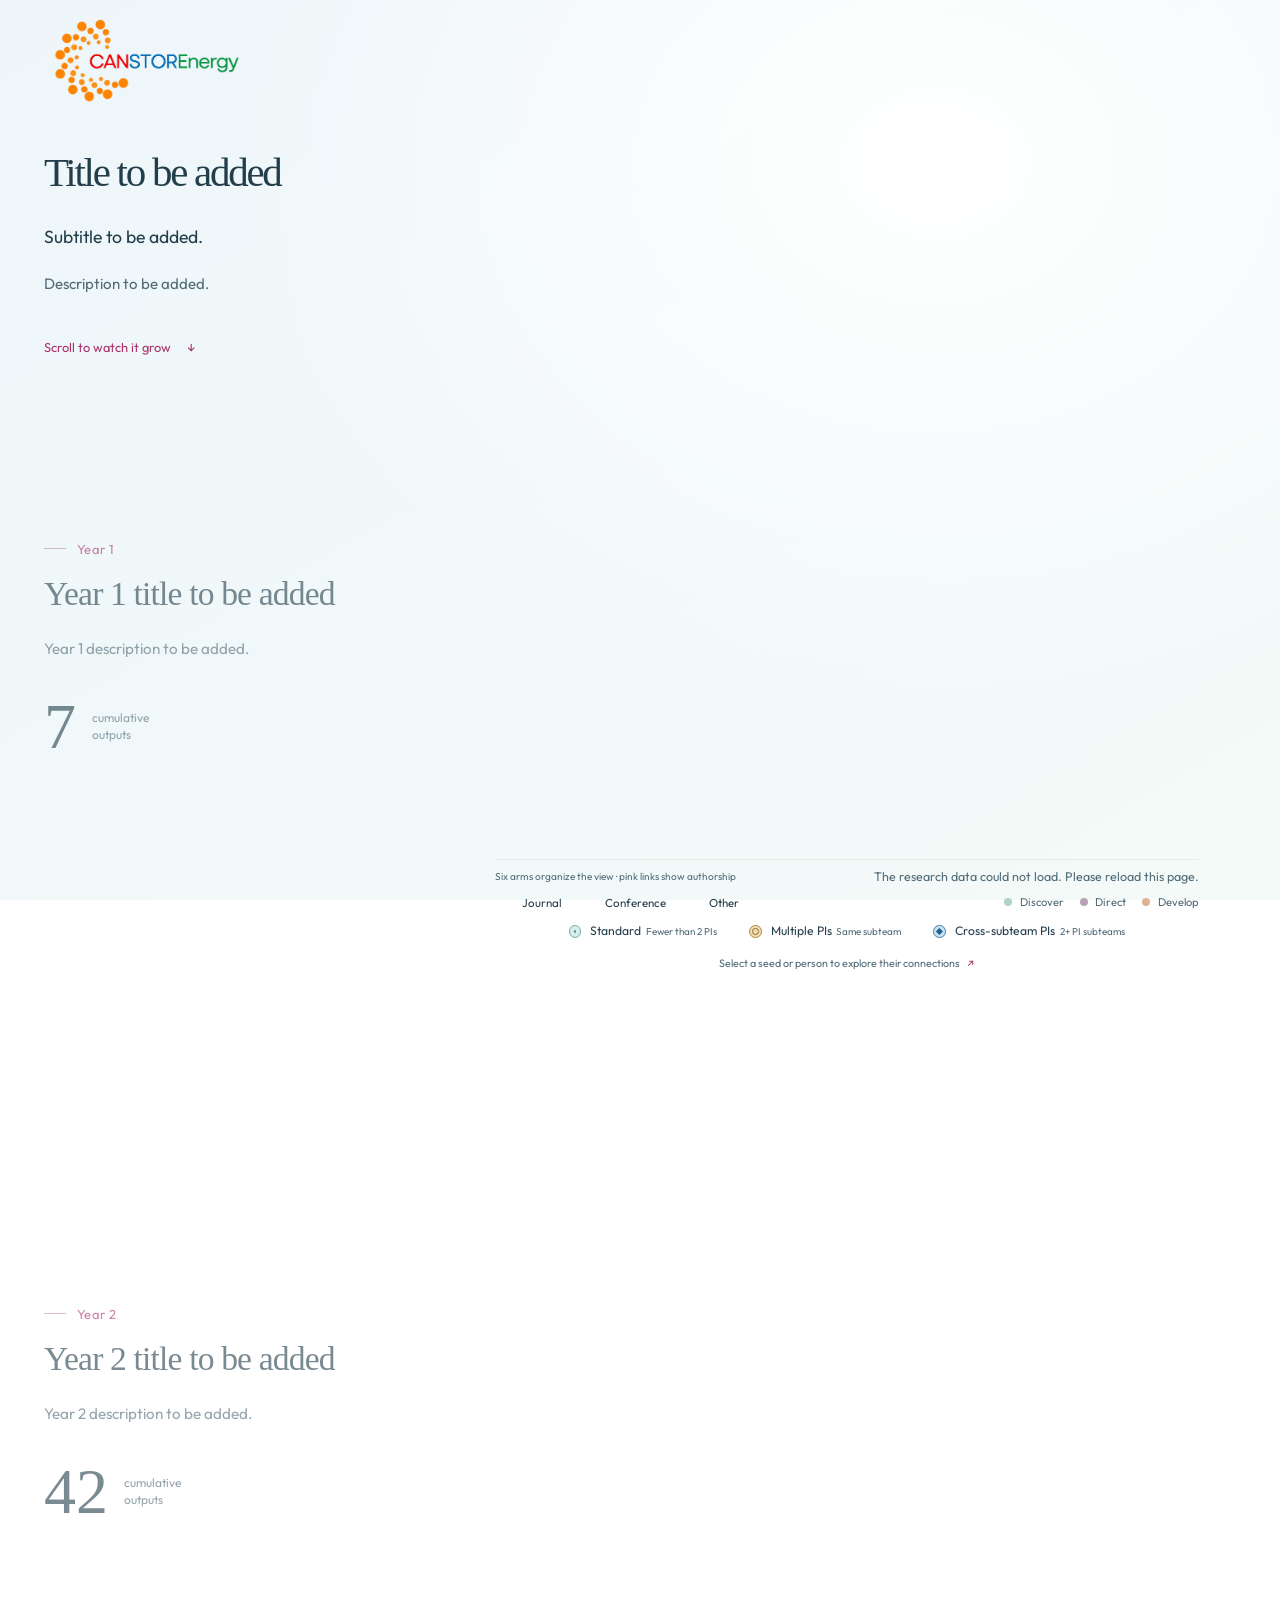
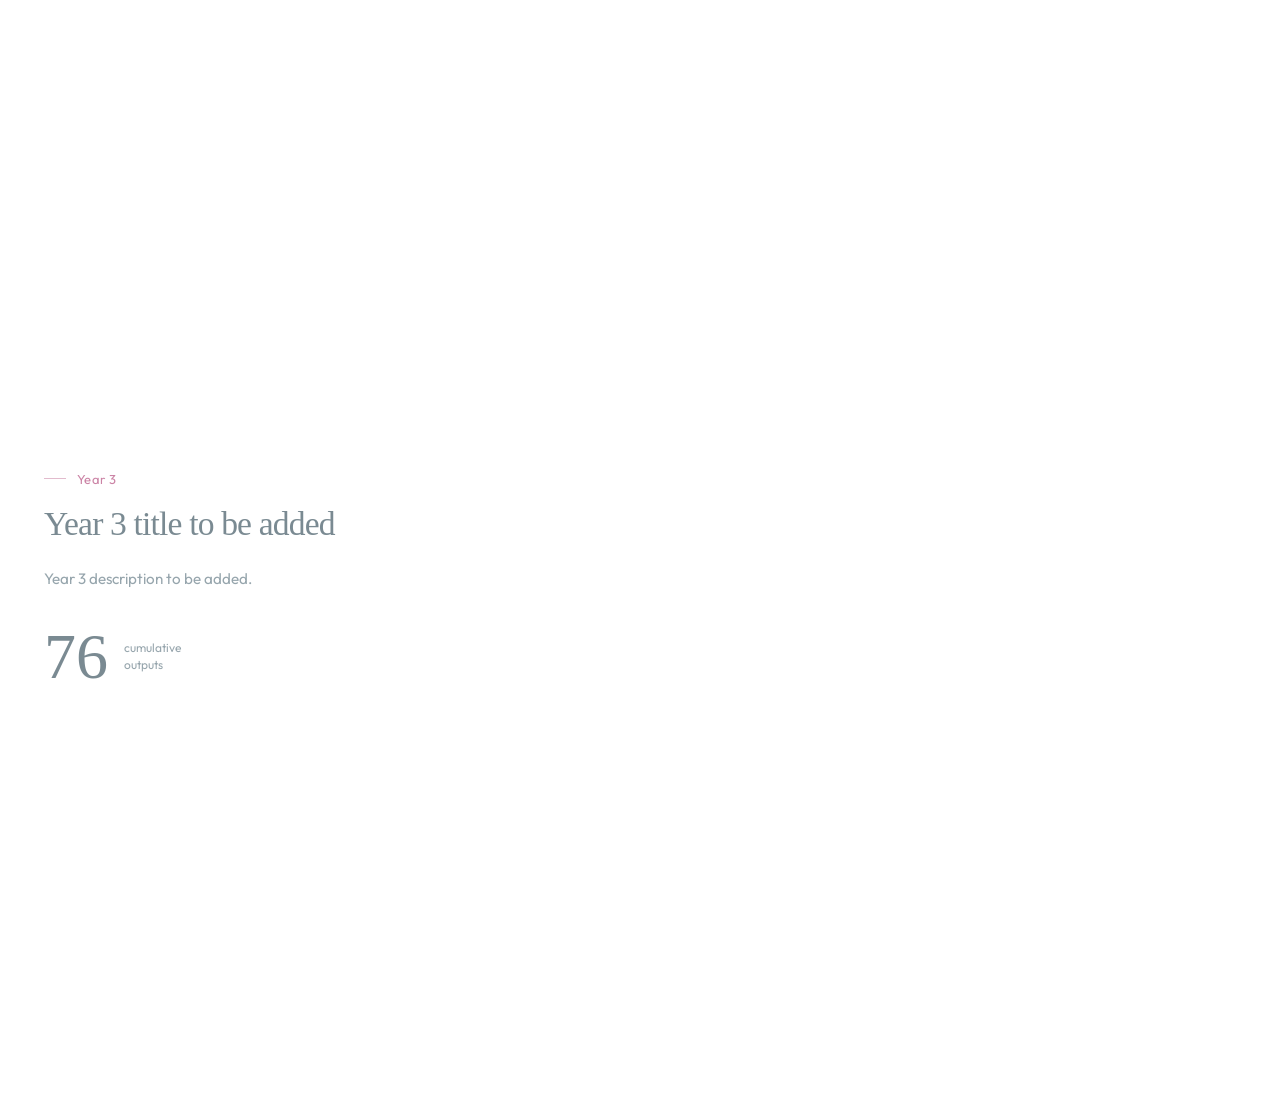
==== index.html @ 8a46660d "Publish standalone CANSTORE snowflake experiment" ====
<!doctype html>
<html lang="en">
<head>
  <meta charset="utf-8">
  <meta name="viewport" content="width=device-width,initial-scale=1">
  <meta name="description" content="An interactive visualization of CANSTOREnergy personnel and research output records.">
  <title>CANSTOREnergy · Snow crystal experiment</title>
  <link rel="icon" type="image/png" href="assets/branding/canstore-logo-transparent.png">
  <link rel="stylesheet" href="assets/dandelion.css?v=20261021b">
  <script defer src="assets/dandelion_data.js"></script>
  <script defer src="assets/dandelion_layout.js?v=20261021b"></script>
  <script defer src="assets/dandelion_scopes.js?v=20261021b"></script>
  <script defer src="assets/direct_enrichment.js?v=20261021b"></script>
  <script defer src="assets/snowflake_layout.js?v=20261103d"></script>
  <script defer src="assets/snowflake.js?v=20261103d"></script>
  <link rel="stylesheet" href="assets/snowflake.css?v=20261103d">
</head>
<body>
  <a class="skip-link" href="#research-story">Skip to the research story</a>
  <header class="page-header">
    <a class="brand" href="snowflake.html" aria-label="CANSTOREnergy — return to the beginning">
      <img src="assets/branding/canstore-logo-transparent.png" width="1935" height="812" alt="CANSTOREnergy">
    </a>
  </header>
  <main id="research-story">
    <aside class="story" aria-label="Three years of research">
      <div class="story-intro">
        <h1 class="placeholder-text">Title to be added</h1>
        <p class="intro placeholder-text">Subtitle to be added.</p>
        <p class="explanation placeholder-text">Description to be added.</p>
        <a class="scroll-cue" href="#year-1">Scroll to watch it grow <span aria-hidden="true">↓</span></a>
      </div>
      <section class="chapter" id="year-1" data-chapter="1">
        <span class="chapter-year">Year 1</span>
        <h2 class="placeholder-text">Year 1 title to be added</h2>
        <p class="placeholder-text">Year 1 description to be added.</p>
        <div class="chapter-count"><strong>7</strong><span>cumulative<br>outputs</span></div>
      </section>
      <section class="chapter" id="year-2" data-chapter="2">
        <span class="chapter-year">Year 2</span>
        <h2 class="placeholder-text">Year 2 title to be added</h2>
        <p class="placeholder-text">Year 2 description to be added.</p>
        <div class="chapter-count"><strong>42</strong><span>cumulative<br>outputs</span></div>
      </section>
      <section class="chapter" id="year-3" data-chapter="3">
        <span class="chapter-year">Year 3</span>
        <h2 class="placeholder-text">Year 3 title to be added</h2>
        <p class="placeholder-text">Year 3 description to be added.</p>
        <div class="chapter-count"><strong>76</strong><span>cumulative<br>outputs</span></div>
      </section>
    </aside>
    <div class="visual-column">
      <div class="pinned-view">
        <section class="visual" aria-label="Interactive research snow crystal">
          <svg id="flower" viewBox="10 15 880 830" role="group" aria-label="Research outputs on six crystalline arms surrounding a fixed core of contributors"></svg>
          <div id="tooltip" role="tooltip" hidden></div>
        </section>
        <div class="graph-caption">
          <p class="crystal-note">Six arms organize the view · pink links show authorship</p>
          <div class="graph-status"><p id="count" aria-live="polite">Loading research records…</p></div>
          <div class="legend type-legend" aria-label="Seed shapes show output type">
            <span><svg viewBox="-12 -12 24 24" data-type-symbol="journal" aria-hidden="true"></svg>Journal</span>
            <span><svg viewBox="-12 -12 24 24" data-type-symbol="conference" aria-hidden="true"></svg>Conference</span>
            <span title="Other outputs, interviews, and reports or briefs"><svg viewBox="-12 -12 24 24" data-type-symbol="other" aria-hidden="true"></svg>Other</span>
          </div>
          <div class="legend output-legend" aria-label="Output legend: PI means principal investigator">
            <span title="Fewer than two recorded PI authors"><i class="standard-key" aria-hidden="true"></i><span class="legend-copy">Standard<small>Fewer than 2 PIs</small></span></span>
            <span title="At least two recorded PI authors, all from the same subteam"><i class="multiple-key" aria-hidden="true"></i><span class="legend-copy">Multiple PIs<small>Same subteam</small></span></span>
            <span title="At least two recorded PI authors representing different subteams"><i class="cross-pi-key" aria-hidden="true"></i><span class="legend-copy">Cross-subteam PIs<small>2+ PI subteams</small></span></span>
          </div>
          <div class="legend people-legend" aria-label="People by subteam">
            <span><i class="discover" aria-hidden="true"></i>Discover</span>
            <span><i class="direct" aria-hidden="true"></i>Direct</span>
            <span title="No contributors from Develop are recorded in the current outputs"><i class="develop" aria-hidden="true"></i>Develop</span>
          </div>
        </div>
        <div class="detail-dock" id="detail-dock">
          <p class="details-empty" id="details-empty">Select a seed or person to explore their connections <span aria-hidden="true">↗</span></p>
          <section class="detail-shell" id="detail-shell" hidden aria-labelledby="detail-title">
            <div class="detail-surface">
              <div class="detail-toolbar"><div class="detail-navigation"><button id="detail-back" type="button" hidden aria-label="Back to previous details">← Back</button><span id="detail-kind">Research output</span></div><button id="clear" type="button" aria-label="Close selection details">Close <span aria-hidden="true">×</span></button></div>
              <div id="details" tabindex="0" aria-label="Selection details"></div>
              <p id="details-scroll-hint" hidden>More details below <span aria-hidden="true">↓</span></p>
            </div>
          </section>
          <p class="sr-only" id="selection-announcement" aria-live="polite"></p>
        </div>
      </div>
    </div>
  </main>
  <noscript><p class="load-error">Enable JavaScript to explore the interactive flower. The research story remains available above.</p></noscript>
</body>
</html>
---- assets/dandelion.css ----
@font-face{font-family:Outfit;src:url('fonts/outfit-regular.ttf') format('truetype');font-weight:400;font-display:swap}
@font-face{font-family:Outfit;src:url('fonts/outfit-medium.ttf') format('truetype');font-weight:500;font-display:swap}
@font-face{font-family:Outfit;src:url('fonts/outfit-semibold.ttf') format('truetype');font-weight:600;font-display:swap}
:root{--ink:#163e36;--muted:#53675f;--pink:#aa326b;--mint:#afd4c3;--mauve:#b6a3b8;--peach:#deb493;--paper:#f5f6ed;--ease:cubic-bezier(.22,.75,.24,1);--layer-pinned:2;--layer-tooltip:3;--layer-skip:4}
*{box-sizing:border-box}html{scroll-behavior:smooth}body{margin:0;color:var(--ink);background:radial-gradient(ellipse at 75% 16%,#eff7f5 0,transparent 65%),linear-gradient(155deg,#f4f9fa 15%,#f5f5e8 100%);font-family:Outfit,sans-serif;min-height:100dvh}button,a{-webkit-tap-highlight-color:transparent}button{font:inherit;cursor:pointer}a{color:inherit;text-decoration:none}button:focus-visible,a:focus-visible,#details:focus-visible{outline:2px solid var(--pink);outline-offset:4px}button:active{transform:scale(.98)}[hidden]{display:none!important}.sr-only{position:absolute;width:1px;height:1px;overflow:hidden;clip-path:inset(50%);white-space:nowrap}.skip-link{position:fixed;top:1rem;left:1rem;z-index:var(--layer-skip);background:var(--paper);padding:1rem;transform:translateY(-200%)}.skip-link:focus{transform:none}
.page-header{max-width:1460px;margin:auto;padding:1.2rem 2.75rem .3rem;display:flex;align-items:center;min-height:6rem}.brand{display:inline-flex}.brand img{display:block;width:12.5rem;height:auto;object-fit:contain}
main{display:grid;grid-template-columns:minmax(240px,1fr) minmax(0,2fr);gap:1.5rem;max-width:1460px;margin:auto;padding:0 2.75rem}.story{min-width:0}.story-intro{padding:2.75rem 0 1rem}h1,h2,p{margin-top:0}h1,h2,.chapter-count strong{font-family:Georgia,'Times New Roman',serif;font-weight:400}h1{font-size:clamp(2.3rem,3.2vw,3.15rem);line-height:1.02;letter-spacing:-.055em;margin-bottom:1.75rem;max-width:340px}h2{letter-spacing:-.025em;text-wrap:balance}.intro{font-size:1.1rem;line-height:1.65;margin-bottom:1.25rem}.explanation{font-size:.94rem;line-height:1.75;max-width:285px;color:var(--muted);text-wrap:pretty}.scroll-cue{display:inline-flex;align-items:center;gap:1rem;font-size:.8rem;color:var(--pink);margin:1.25rem 0;padding:.45rem 0}.scroll-cue span{transition:transform .4s var(--ease)}.scroll-cue:hover span{transform:translateY(4px)}.chapter{min-height:85dvh;padding:15dvh 0 12dvh;opacity:.6;transition:opacity .6s var(--ease);scroll-margin-top:24dvh}.chapter.active{opacity:1}.chapter-year{display:inline-flex;align-items:center;gap:.65rem;font-size:.81rem;color:var(--pink);letter-spacing:.04em}.chapter-year::before{content:"";width:1.4rem;height:1px;background:currentColor;opacity:.55}.chapter.active .chapter-year::before{height:2px;opacity:1}.chapter h2{font-size:2.1rem;margin:1.1rem 0 1.4rem;line-height:1.12}.chapter p{font-size:.95rem;line-height:1.85;max-width:295px;color:var(--muted);text-wrap:pretty}.chapter-count{display:flex;gap:1rem;align-items:center;margin:2rem 0}.chapter-count strong{font-size:4rem;line-height:1;font-variant-numeric:tabular-nums}.chapter-count span{font-size:.75rem;color:var(--muted);line-height:1.4}.chapter:last-child{padding-bottom:25dvh}
.visual-column{min-width:0}.pinned-view{position:sticky;top:1rem;height:calc(100dvh - 2rem);max-height:1100px;display:grid;grid-template-rows:minmax(0,1fr) auto auto;gap:.55rem}.pinned-view.has-selection{grid-template-rows:minmax(0,1fr) auto 15rem}.visual{position:relative;min-height:0;min-width:0}.visual svg{display:block;width:100%;height:100%;overflow:visible}.graph-caption{text-align:center}.graph-status{display:flex;justify-content:center;align-items:center;gap:1rem;margin-bottom:.65rem}#count{font-size:.78rem;color:var(--muted);margin:0;font-variant-numeric:tabular-nums}.legend{display:flex;gap:1rem;justify-content:center;align-items:center;flex-wrap:wrap;font-size:.76rem}.legend > span{display:flex;align-items:center;gap:.45rem}.legend i{width:.52rem;height:.52rem;border-radius:50%;display:inline-block}.discover{background:var(--mint)}.direct{background:var(--mauve)}.develop{background:var(--peach)}.output-legend{gap:1.5rem}.legend-copy{display:block;text-align:left;line-height:1.35}.legend-copy small{display:block;font-size:.66rem;color:var(--muted);font-weight:400;margin-top:.12rem}.output-legend > span{gap:.55rem}.output-legend i{flex-shrink:0}.people-legend{margin-top:.8rem;font-size:.7rem;color:var(--muted)}.legend .standard-key,.legend .multiple-key,.legend .cross-pi-key{width:.8rem;height:.8rem;border:1px solid #79a68f;background:#d2eadd;position:relative}.legend .standard-key::after{content:'';position:absolute;inset:4px;background:#427760;border-radius:50%}.legend .multiple-key{background:#efdfb4;border-color:#ac873d}.legend .multiple-key::after{content:'';position:absolute;inset:2px;border:1px solid #946b25;border-radius:50%}.legend .cross-pi-key{background:#c5e2f2;border-color:#477fa8}.legend .cross-pi-key::after{content:'';position:absolute;inset:3px;background:#245e89;transform:rotate(45deg)}.graph-note{font-size:.68rem;line-height:1.65;color:var(--muted);margin:.5rem 0 .1rem}
.stem{fill:#315f4f;stroke:none;opacity:.73;transition:opacity .4s var(--ease)}.has-selection .stem{opacity:.24}.has-selection .scope-label{opacity:.45}.branch{fill:none;stroke:#5a8c79;opacity:.52;transition:opacity .4s var(--ease)}.seed,.person{cursor:pointer;outline:none;transition:opacity .4s var(--ease)}.seed:focus-visible .halo,.person:focus-visible .person-dot{stroke:var(--pink);stroke-width:3}.seed .halo{stroke:#6e9e89;stroke-width:.8;fill:#c5e4d7;fill-opacity:.24;transition:fill-opacity .25s var(--ease),stroke .25s var(--ease),stroke-width .25s var(--ease)}.filament{stroke:#659580;stroke-width:.7;opacity:.45;fill:none;pointer-events:none}.seed:hover .halo,.seed:focus-visible .halo{fill-opacity:.75;stroke-width:1.8}.person:hover .person-dot{stroke:#557e6d;stroke-width:2.3}.seed.selected .selection-ring{opacity:1}.seed.selected .halo{fill-opacity:.9}.selection-ring{fill:none;stroke:var(--pink);stroke-width:2.5;opacity:0;transition:opacity .3s var(--ease);pointer-events:none}.dim{opacity:.24!important}.person-dot{stroke:#f0f7ee;stroke-width:1.3;transition:stroke .35s var(--ease),stroke-width .35s var(--ease)}.person.selected .person-dot{stroke:var(--pink);stroke-width:2.8}.author-link{fill:none;stroke:var(--pink);stroke-width:1.5;opacity:.7;pointer-events:none}.scope-label{font:10px Outfit,sans-serif;fill:#526d60;letter-spacing:.02em;pointer-events:none}.multiple-pi .halo{fill:#ecd89d;stroke:#a78744;fill-opacity:.46}.multiple-pi .filament{stroke:#9d7b35}.multiple-pi .seed-heart{fill:#8b662b}.pi-inner{fill:none;stroke:#a17c35;stroke-width:1}.cross-pi .halo{fill:#a8d4ee;stroke:#477fa8;fill-opacity:.5}.cross-pi .filament{stroke:#5088af}.pi-diamond{fill:#245e89;stroke:#fcf6f4;stroke-width:.8}.multiple-pi .seed-tip{fill:#b59a63}.cross-pi .seed-tip{fill:#719dbb}.seed-tip{fill:#9dbfaf;fill-opacity:.65;pointer-events:none}.seed-heart{fill:#6d9f89}.person-hit{fill:transparent}.core-wash{fill:url(#core-wash);pointer-events:none}
#tooltip{position:absolute;pointer-events:none;background:#fcfdf6f5;color:var(--ink);padding:.65rem .8rem;max-width:min(22rem,100%);font-size:.8rem;line-height:1.5;border-radius:.55rem;box-shadow:0 6px 30px #234f3914,inset 0 0 0 1px #b9cdc26b;z-index:var(--layer-tooltip)}
.detail-dock{min-height:0;margin:0 .4rem}.details-empty{text-align:center;font-size:.72rem;line-height:1.5;color:var(--muted);margin:.2rem 0 .3rem}.details-empty span{color:var(--pink);margin-left:.3rem}.detail-shell{height:100%;border:1px solid #bdcec1;border-radius:.85rem;background:#fcfdf6;box-shadow:0 5px 20px #244c3709}.detail-surface{height:100%;display:flex;flex-direction:column;border-radius:inherit;overflow:hidden}.detail-toolbar{display:flex;align-items:center;justify-content:space-between;gap:1rem;padding:.45rem 1.1rem .2rem;color:var(--pink);font-size:.72rem;font-weight:500;flex-shrink:0}#clear{display:inline-flex;align-items:center;gap:.55rem;background:none;border:0;padding:.25rem .1rem .25rem .7rem;font-size:.75rem;color:var(--ink);border-radius:1rem;min-height:2.5rem;transition:background .3s var(--ease)}#clear:hover{background:#e9efe6}#clear span{font-size:1.2rem;width:1.7rem;height:1.7rem;display:grid;place-items:center;background:#ecf0e8;border-radius:50%;line-height:1}#details{overflow:auto;overscroll-behavior:contain;scrollbar-width:thin;scrollbar-color:#b2c9bb transparent;padding:.2rem 1.1rem 1.2rem;min-height:0}#detail-title{font-size:1.35rem;line-height:1.35;margin:0 0 .75rem;max-width:65ch;text-wrap:pretty}.record-body{display:grid;grid-template-columns:1fr 1.15fr;gap:1.5rem}.record-related{border-left:1px solid #dce5d9;padding-left:1.25rem}.record-meta{display:grid;grid-template-columns:repeat(2,minmax(0,1fr));gap:.6rem 1rem;margin:0}.record-meta div{min-width:0}.record-meta dt{font-size:.7rem;color:#6b7e72;margin-bottom:.14rem}.record-meta dd{font-size:.84rem;line-height:1.45;margin:0;overflow-wrap:anywhere}.pi-status{display:flex;align-items:center;gap:.45rem;font-size:.87rem;font-weight:500;margin:0 0 .2rem}.pi-status::before{content:"";width:.5rem;height:.5rem;border-radius:50%;background:#89b6a0;flex-shrink:0}.pi-status.multiple-pi::before{background:#d6b875;box-shadow:inset 0 0 0 2px #f2e9d1;border:1px solid #a78744}.pi-status.cross-pi::before{background:#477fa8;border-radius:0;transform:rotate(45deg)}.pi-status.multiple-pi{color:#826023}.pi-status.cross-pi{color:#245e89}.pi-summary{margin:0 0 .7rem}.collaboration-status{font-size:.77rem;color:var(--ink);line-height:1.5;margin:0 0 .5rem}.collaboration-status.is-cross{color:var(--pink)}.contributor-list,.output-list{list-style:none;margin:.4rem 0 0;padding:0}.contributor-list li{display:grid;grid-template-columns:minmax(0,1fr) auto;gap:.6rem;align-items:baseline;padding:.3rem 0;border-bottom:1px solid #dce5d96b}.contributor-list li:last-child{border-bottom:0}.record-link{border:0;background:none;padding:0;color:var(--ink);text-align:left;font-size:.85rem;line-height:1.5;text-decoration:underline;text-decoration-color:#819a8d55;text-underline-offset:3px}.record-link:hover{color:var(--pink);text-decoration-color:var(--pink)}.team-tag{color:var(--muted);font-size:.72rem}.publication-link{display:inline-flex;align-items:center;gap:.7rem;background:#e9efe5;color:var(--ink);padding:.35rem .4rem .35rem .75rem;border-radius:2rem;font-size:.72rem;margin-top:.75rem}.publication-link span{display:grid;place-items:center;background:#d7e5d9;border-radius:50%;height:1.5rem;width:1.5rem;transition:transform .3s var(--ease)}.publication-link:hover span{transform:translate(1px,-1px)}.record-note{font-size:.8rem;line-height:1.55;color:var(--muted);margin:.6rem 0 0}.list-heading{font-size:.8rem;font-weight:500;margin:0 0 .5rem}.output-list li{padding:.45rem 0;box-shadow:0 1px 0 #ccd9cb60}.output-year{font-size:.71rem;color:var(--muted);display:block;margin-top:.15rem}.load-error{padding:2rem;color:var(--pink)}
@media(max-height:760px) and (min-width:801px){.pinned-view.has-selection{grid-template-rows:minmax(0,1fr) auto 12rem}.graph-note{display:none}.page-header{min-height:4.5rem}.brand img{width:10rem}}
@media(max-width:1050px) and (min-width:801px){main{grid-template-columns:minmax(210px,1fr) minmax(0,2fr);gap:1rem;padding:0 1.75rem}.page-header{padding-left:1.75rem}.record-body{grid-template-columns:1fr;gap:.9rem}.record-related{border-left:0;border-top:1px solid #dce5d9;padding:1rem 0 0}.legend{gap:.7rem}.scope-label{font-size:11px}}
@media(max-width:800px){.page-header{padding:.9rem 1.25rem .3rem;min-height:0}.brand img{width:10rem}main{display:flex;flex-direction:column;padding:0 1.25rem;gap:0}.visual-column{display:contents}.pinned-view{order:-1;top:0;height:68dvh;min-height:min(470px,68dvh);max-height:640px;grid-template-rows:minmax(0,1fr) auto auto;gap:.3rem;z-index:var(--layer-pinned);background:linear-gradient(155deg,#f2f8f7,#f4f5e9);margin:0 -1.25rem;padding:.4rem .75rem .6rem;box-shadow:0 8px 15px #31533e05}.pinned-view.has-selection{grid-template-rows:minmax(0,1fr) auto 11.5rem;height:68dvh;min-height:470px}.scope-label{display:none}.graph-status{margin:0 0 .5rem;gap:.8rem}#count{font-size:.65rem}.legend{font-size:.69rem;gap:.7rem}.output-legend{display:grid;grid-template-columns:repeat(3,auto);gap:.8rem}.output-legend > span{gap:.35rem}.legend-copy small{font-size:.61rem}.people-legend{font-size:.65rem}.graph-note{display:block;font-size:.63rem;max-width:34rem;margin:.5rem auto .1rem}.graph-note br{display:none}.detail-dock{margin:0 .1rem}.details-empty{font-size:.65rem}.people-legend{margin-top:.4rem}.detail-toolbar{padding:.3rem .8rem 0}.detail-toolbar #clear{min-height:2rem}#details{padding:.2rem .8rem 1rem}#detail-title{font-size:1.15rem}.record-body{grid-template-columns:1fr;gap:.9rem}.record-related{border-left:0;border-top:1px solid #dce5d9;padding:.8rem 0 0}.record-meta{grid-template-columns:repeat(2,minmax(0,1fr))}.record-link{font-size:.85rem;padding:.15rem 0}.team-tag{font-size:.72rem}.story-intro{padding:2.4rem 0 .5rem}h1{font-size:2.85rem;max-width:none}.explanation{max-width:440px}.chapter{min-height:85dvh;padding:12dvh 0 18dvh;scroll-margin-top:72dvh}.chapter p{max-width:440px}.chapter:last-child{padding-bottom:40dvh}.chapter h2{font-size:1.95rem}.pinned-view.has-selection .graph-note,.pinned-view.has-selection .people-legend{display:none}}
@media(max-width:380px){.output-legend{gap:.4rem}.output-legend > span{gap:.25rem}.legend-copy{font-size:.62rem}.legend-copy small{font-size:.56rem}.contributor-list li{grid-template-columns:1fr;gap:0}}
@media(max-width:800px) and (max-height:620px){.pinned-view,.pinned-view.has-selection{height:70dvh;min-height:0}.pinned-view.has-selection{grid-template-rows:minmax(0,1fr) auto 9rem}.graph-note{display:none}.legend-copy small{display:none}.chapter{scroll-margin-top:74dvh}}
@media(prefers-reduced-motion:reduce){html{scroll-behavior:auto}*,*::before,*::after{animation:none!important;transition:none!important}}

#flower{outline:none}.seed-art,.seed-pulse{transform-origin:0 0}

#details-scroll-hint{margin:0;padding:.15rem 1rem .35rem;text-align:right;font-size:.63rem;color:var(--muted);flex-shrink:0;background:#fcfdf6;box-shadow:0 -7px 12px #fcfdf6}#details-scroll-hint span{margin-left:.4rem}

/* Silhouette encodes output type; color and the centre encode PI collaboration. */
.type-legend{gap:1.35rem;margin-bottom:.7rem;font-size:.72rem;color:var(--ink)}.type-legend svg{width:1.25rem;height:1.25rem;flex-shrink:0;fill:#dce9de;stroke:#537c68;stroke-width:1.2;stroke-linejoin:round}.seed .halo{stroke-linejoin:round}
@media(max-width:800px){.type-legend{gap:1rem;margin-bottom:.45rem;font-size:.65rem}.type-legend svg{width:1.1rem;height:1.1rem}}

.seed[data-output-shape="other"] .halo{stroke-dasharray:3 3;stroke-linecap:round}.type-legend [data-type-symbol="other"] path{stroke-dasharray:2 2;stroke-linecap:round}

/* Shallow lighting and contrast layers give the canopy depth without changing data sizes. */
.seed-light{fill:url(#seed-light);pointer-events:none;opacity:.3}.twig[data-depth="front"] .halo{stroke-width:1;fill-opacity:.36}.twig[data-depth="back"] .halo{fill-opacity:.18}.twig[data-depth="front"] .branch{opacity:.64}.twig[data-depth="back"] .branch{opacity:.34}.twig[data-depth="back"] .filament{opacity:.42}.twig[data-depth="front"] .filament{opacity:.5}.twig .seed:hover .halo,.twig .seed:focus-visible .halo{fill-opacity:.8;stroke-width:1.8}.twig .seed.selected .halo{fill-opacity:.9}.person-dot{filter:drop-shadow(0 1px 1px #315f4f20)}.has-selection .seed-light{opacity:.45}

/* DIRECT context remains separate from authored-output data and the flower layout. */
.pinned-view.has-selection .detail-navigation{display:flex;align-items:center;gap:.7rem;min-width:0}#detail-back{background:none;border:0;border-right:1px solid #cfdbce;padding:.4rem .7rem .4rem 0;color:var(--ink);font-size:.72rem;white-space:nowrap}#detail-back:hover{color:var(--pink)}.context-eyebrow{font-size:.75rem;color:var(--muted);margin:-.35rem 0 .9rem}.direct-context{margin:0 0 1rem;padding-bottom:.85rem;border-bottom:1px solid #dce5d9}.context-role{font-size:.8rem;margin:0;color:var(--ink)}.context-expansion{margin-top:.6rem}.context-expansion summary{cursor:pointer;font-size:.8rem;line-height:1.5;padding:.35rem 0;color:var(--ink)}summary:focus-visible{outline:2px solid var(--pink);outline-offset:3px}.area-label{font-size:.71rem;font-weight:500;color:var(--muted);margin:.75rem 0 .2rem}.workstream-list{list-style:none;padding:0;margin:.2rem 0 .5rem}.workstream-list li{margin:.25rem 0}.context-output-heading{margin-top:1.2rem}.workstream-roster{list-style:none;margin:.45rem 0 0;padding:0}.workstream-roster li{padding:.35rem 0;border-bottom:1px solid #dce5d96b}.roster-name{font-size:.85rem}.roster-status{display:block;font-size:.65rem;color:var(--muted);line-height:1.45;margin-top:.1rem}.roster-note{margin-top:.25rem}.person.workstream-member .person-dot{stroke:#75617e;stroke-width:2.5;stroke-dasharray:2 1.5}
@media(max-width:800px){.detail-navigation{gap:.4rem}.detail-toolbar{gap:.4rem}#detail-back{padding-right:.4rem}}

/* Compact captions leave more height for the flower on narrow screens. */
@media(max-width:800px){
  .pinned-view{height:min(72dvh,calc(100vw + 7rem));max-height:700px;gap:.2rem;padding-top:.15rem}
  .pinned-view.has-selection{height:72dvh;min-height:min(520px,80dvh)}
  .graph-caption{display:grid;grid-template-columns:1fr;gap:.32rem}
  .graph-status,.type-legend,.people-legend{margin:0}
  .type-legend svg{width:.95rem;height:.95rem}
  .output-legend{gap:.65rem}
  .legend-copy{font-size:.65rem;line-height:1.2}
  .legend-copy small{font-size:.6rem;margin-top:.06rem}
  .people-legend{font-size:.63rem}
  .details-empty{margin:0;font-size:.62rem}
  .chapter{scroll-margin-top:76dvh}
}
@media(max-width:800px) and (max-height:620px){
  .pinned-view,.pinned-view.has-selection{height:70dvh;min-height:0}
  .chapter{scroll-margin-top:74dvh}
}
---- assets/snowflake.css ----
/* Local snow crystal experiment; the dandelion styles and renderer stay intact. */
.comparison-link{margin-left:auto;font-size:.75rem;color:var(--muted);padding:.6rem 0;border-bottom:1px solid #b9cfc3}
.comparison-link:hover{color:var(--pink)}
.crystal-spine{fill:#8daab7;stroke:none;opacity:.85;transition:opacity .3s}
.branch{stroke:#7e9eac;stroke-linecap:butt;stroke-linejoin:miter}
.seed .halo{stroke-width:1;fill-opacity:.58}
.twig[data-depth="front"] .halo,.twig[data-depth="back"] .halo{fill-opacity:.58;stroke-width:1}
.twig[data-depth="front"] .branch,.twig[data-depth="back"] .branch{opacity:.52}
.person-dot{filter:none}
.crystal-note{margin:0 0 .55rem;font-size:.65rem;line-height:1.4;color:var(--muted)}
.scope-label{font-size:12px;fill:#466675;letter-spacing:.025em;paint-order:stroke;stroke:#f1f7fa;stroke-width:3px;stroke-linejoin:round}
@media(max-width:800px){
  .comparison-link{font-size:.65rem;max-width:8rem;text-align:right}
  .crystal-note{font-size:.6rem;margin:0}
  .pinned-view.has-selection .crystal-note{display:none}
}

/* A slow light passage follows the crystal shafts; data nodes remain still. */
.crystal-current{fill:none;stroke:#8fbfce;stroke-width:2.2;stroke-linecap:round;opacity:0;pointer-events:none}
.crystal-corner{stroke:#8bafa2;stroke-width:.9;stroke-linejoin:round;opacity:.6;pointer-events:none}
.crystal-facet{stroke:#87aa9d;stroke-width:.8;stroke-linecap:round;opacity:.55;pointer-events:none}
.has-selection .crystal-facet{opacity:.15}
@media(prefers-reduced-motion:reduce){.crystal-current{display:none!important}}

/* Faceted surfaces share an upper-left light source; colors still encode data. */
.crystal-ridge{stroke:#ffffff;stroke-width:.65;opacity:.9;pointer-events:none}
.crystal-glass{fill:url(#crystal-light);stroke:none;pointer-events:none}
.crystal-core{fill:url(#crystal-light);fill-opacity:.2;stroke:none;pointer-events:none}
.person-dot{stroke:#fbfff8;stroke-width:1.6;filter:drop-shadow(0 1px 1px #315f4f20)}
.crystal-corner{stroke:#94b2bf;stroke-width:1;opacity:.45}
.crystal-facet{stroke:#86a8b6;stroke-width:.9;opacity:.65}
.has-selection .crystal-core{opacity:.35}
.seed:hover .crystal-glass,.seed:focus-visible .crystal-glass{opacity:.65}
@media(min-width:1100px){
  .graph-caption{display:grid;grid-template-columns:1fr 1fr;gap:.5rem 1.4rem;max-width:44rem;width:100%;margin:0 auto;padding-top:.6rem;border-top:1px solid #bfd3c54d}
  .graph-caption .crystal-note{margin:0;text-align:left;align-self:center;font-size:.63rem}
  .graph-caption .graph-status{margin:0;justify-content:flex-end}
  .graph-caption .type-legend{margin:0;justify-content:flex-start;gap:1rem}
  .graph-caption .people-legend{margin:0;justify-content:flex-end}
  .graph-caption .output-legend{grid-column:1/-1;grid-row:3;gap:2rem;padding-top:.2rem}
  .graph-caption .legend-copy small{display:inline;margin-left:.3rem;font-size:.62rem}
  .details-empty{font-size:.67rem;margin-top:.4rem}
}
@media(prefers-reduced-motion:reduce){.crystal-glass{transition:none}}

/* Frosted mint and ice blue: semantic PI and personnel colors are retained. */
:root{--ink:#233e4b;--muted:#526b77;--paper:#f2f8fa}
body{background:radial-gradient(ellipse at 73% 18%,#ffffff 0,transparent 55%),linear-gradient(150deg,#eef6fa,#f3faf8);background-attachment:fixed}
.crystal-frame{fill:none;stroke:#9dbac5;stroke-width:.8;opacity:.6;pointer-events:none}
.has-selection .crystal-frame{opacity:.22}
.standard .halo{fill:#d6eeea;stroke:#7da7ac}
.standard .seed-heart{fill:#668e98}
.legend .standard-key{background:#d6eeea;border-color:#7da7ac}
.legend .standard-key::after{background:#668e98}
.type-legend svg{fill:#e9f3f5;stroke:#7796a3}
.comparison-link{border-color:#c2d5df}
.detail-shell{background:#fbfdfe;border-color:#bfd3dc;box-shadow:0 5px 20px #27495709}
#tooltip{background:#fafdfff5;box-shadow:0 6px 30px #27495714,inset 0 0 0 1px #bdd2db80}
@media(max-width:800px){.pinned-view{background:linear-gradient(155deg,#eef6fa,#f3faf8);box-shadow:0 8px 15px #27495705}}
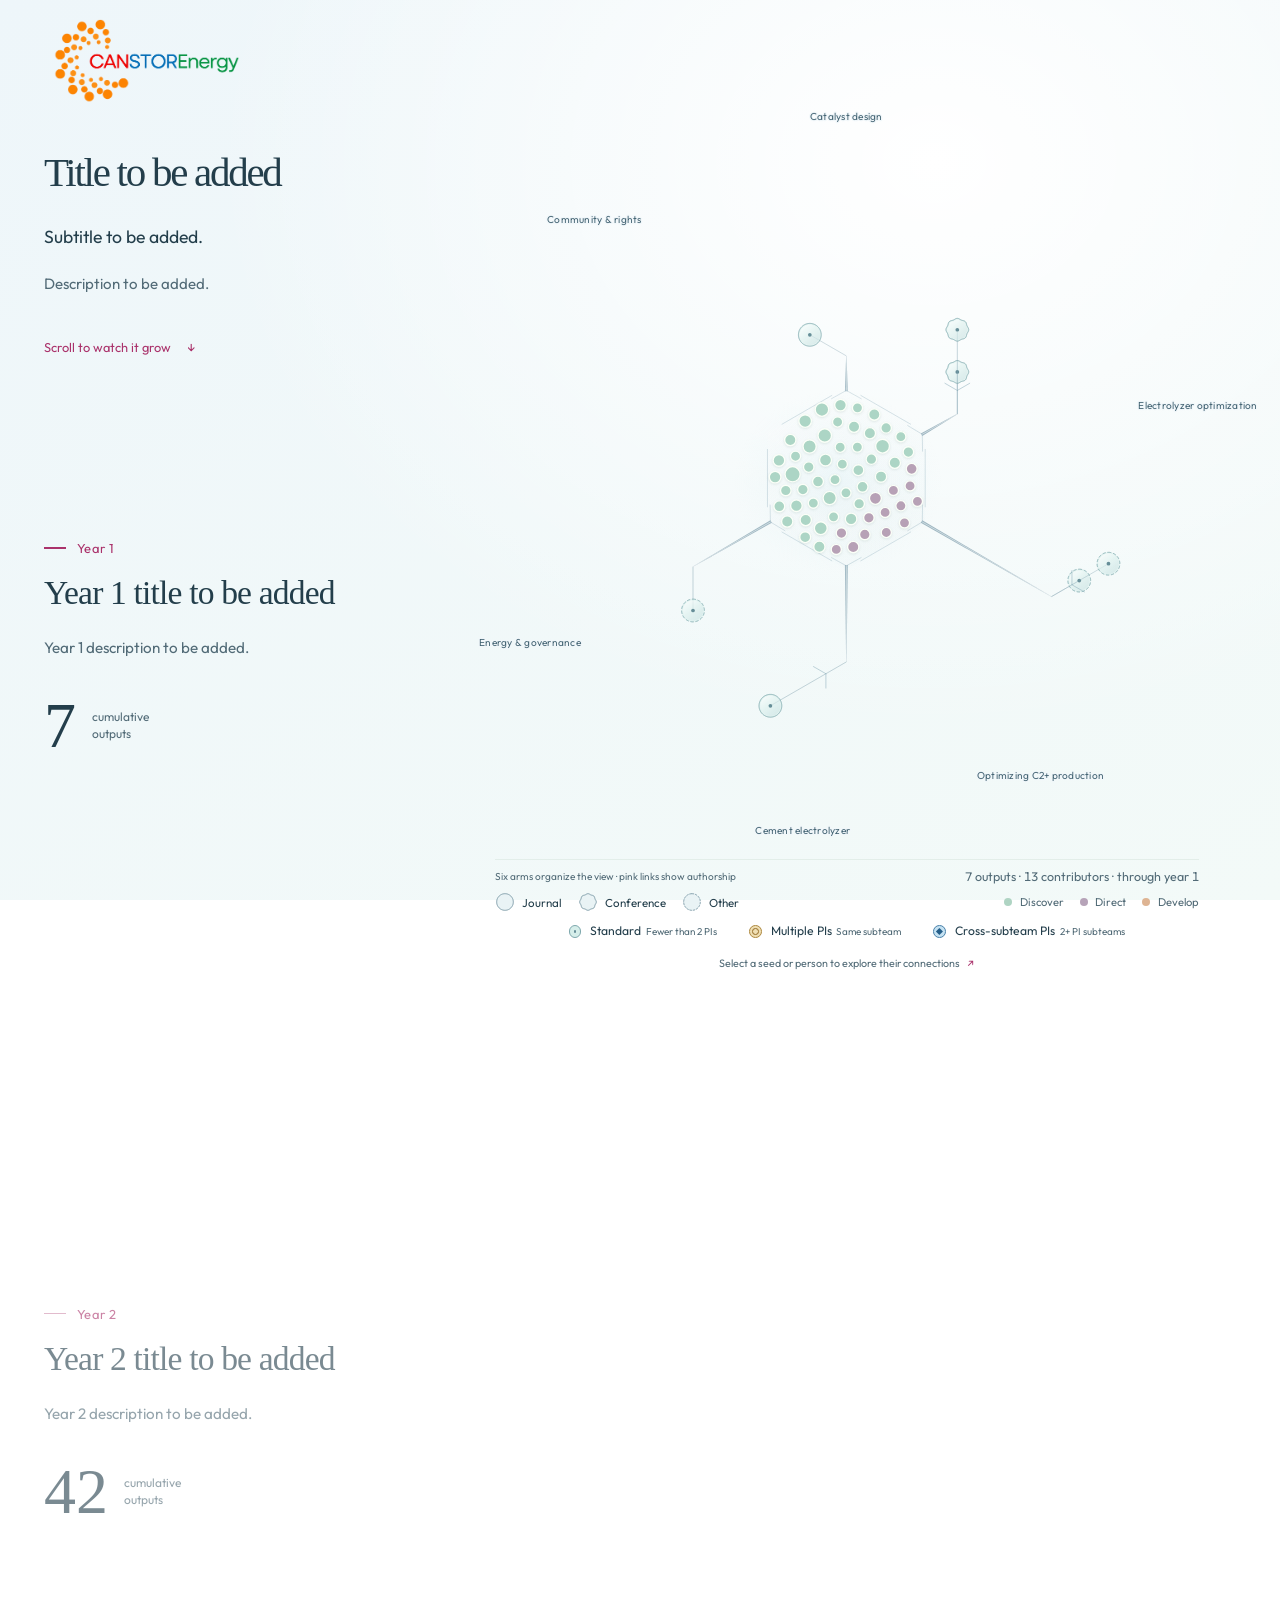
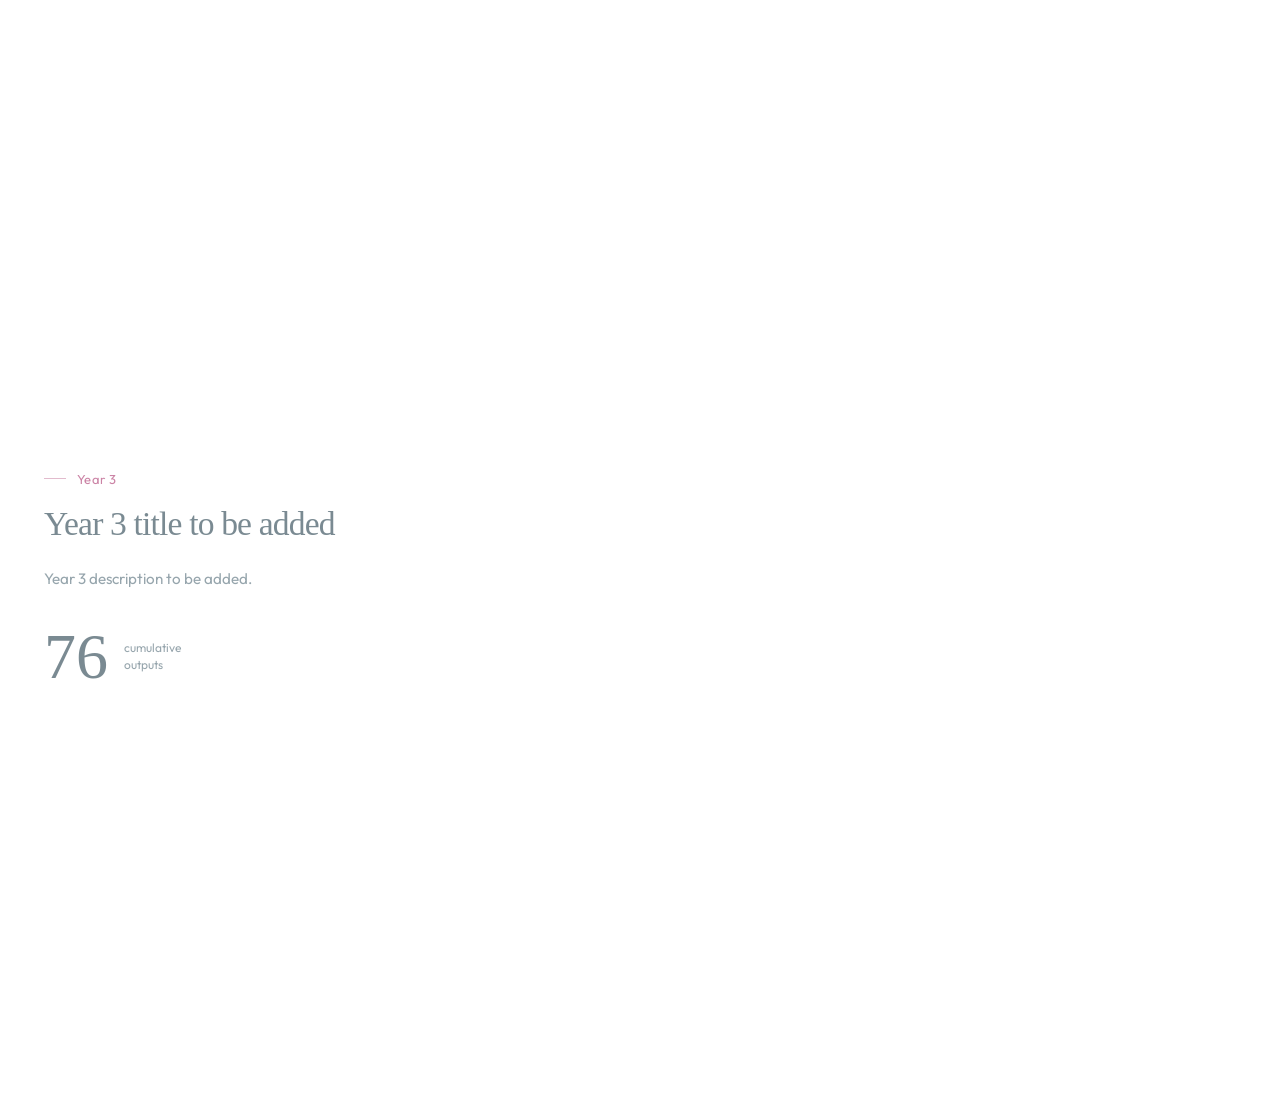
==== commit f9ad28bf: "Regroup snowflake using reviewed spreadsheet scopes" ====
--- a/index.html
+++ b/index.html
@@ -9,10 +9,10 @@
   <link rel="stylesheet" href="assets/dandelion.css?v=20261021b">
   <script defer src="assets/dandelion_data.js"></script>
   <script defer src="assets/dandelion_layout.js?v=20261021b"></script>
-  <script defer src="assets/dandelion_scopes.js?v=20261021b"></script>
+  <script defer src="assets/dandelion_scopes.js?v=20261110-scopes"></script>
   <script defer src="assets/direct_enrichment.js?v=20261021b"></script>
   <script defer src="assets/snowflake_layout.js?v=20261103d"></script>
-  <script defer src="assets/snowflake.js?v=20261103d"></script>
+  <script defer src="assets/snowflake.js?v=20261110-scopes"></script>
   <link rel="stylesheet" href="assets/snowflake.css?v=20261103d">
 </head>
 <body>
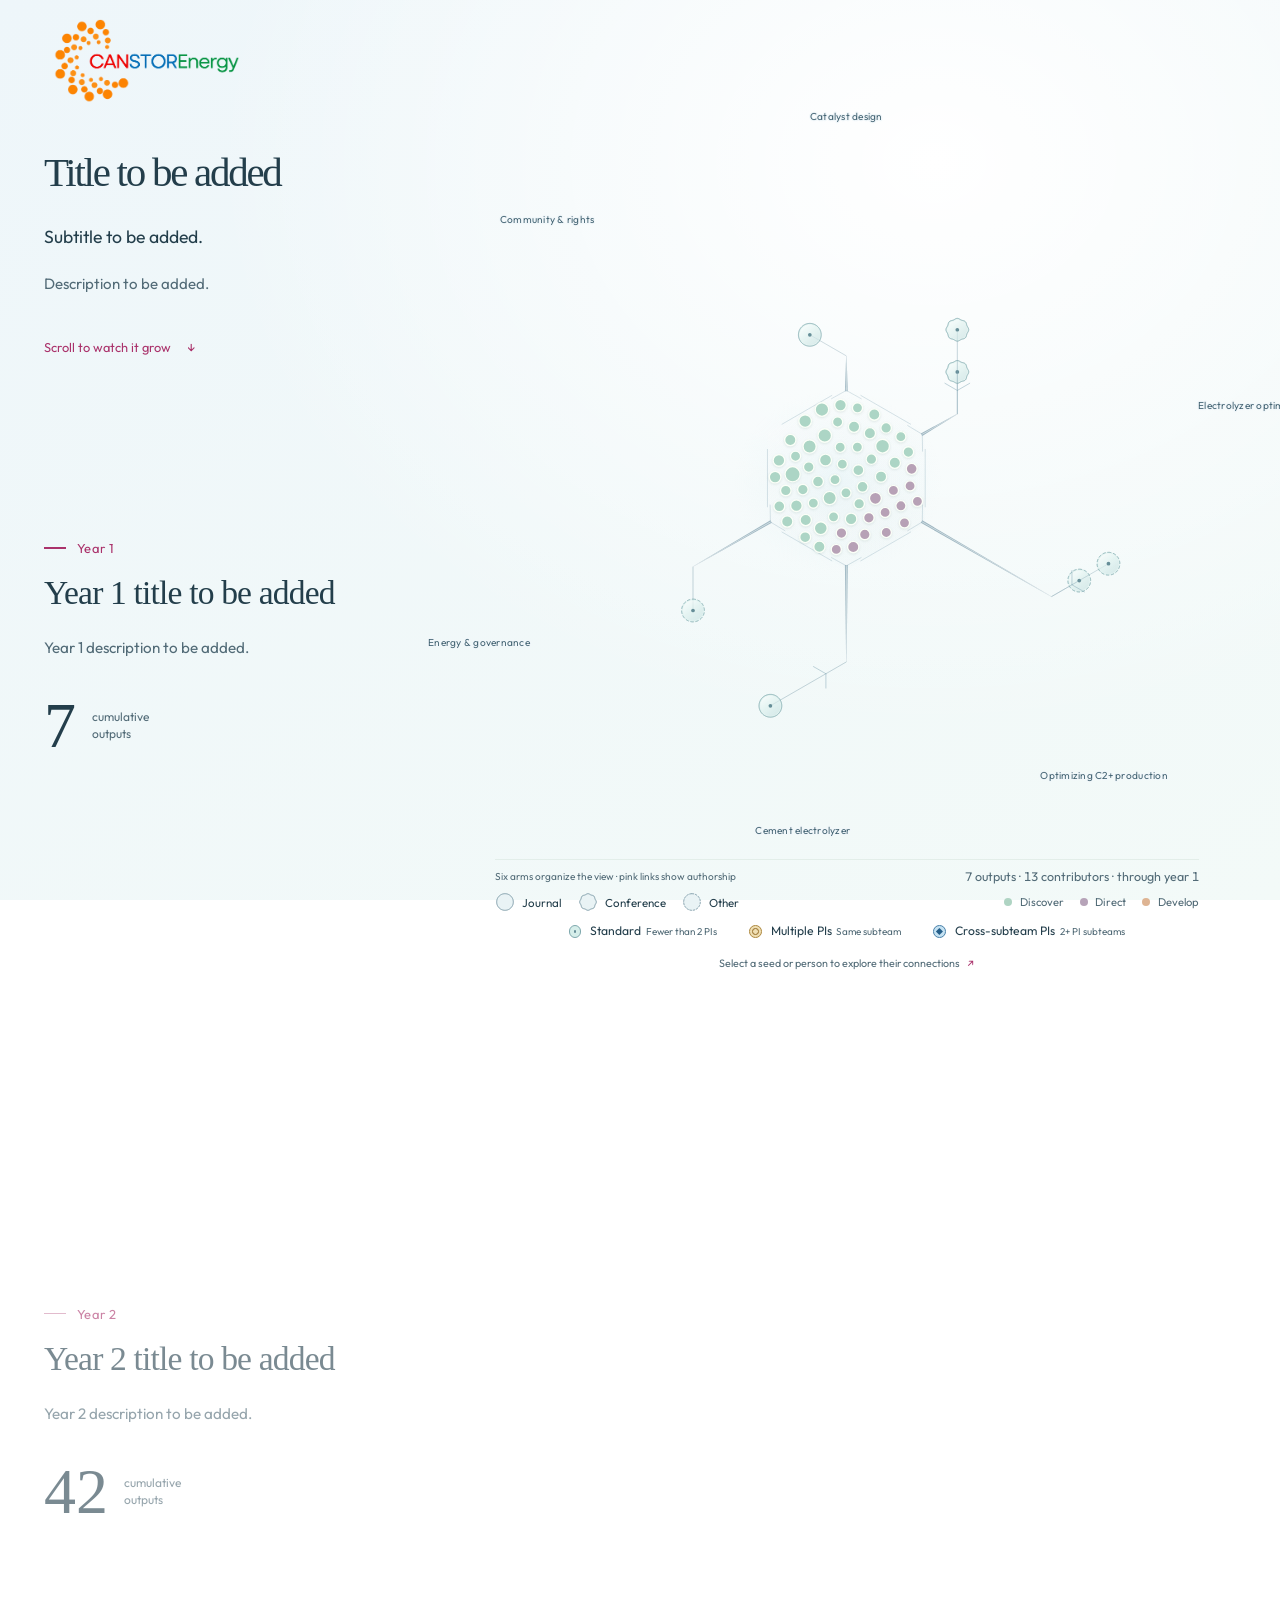
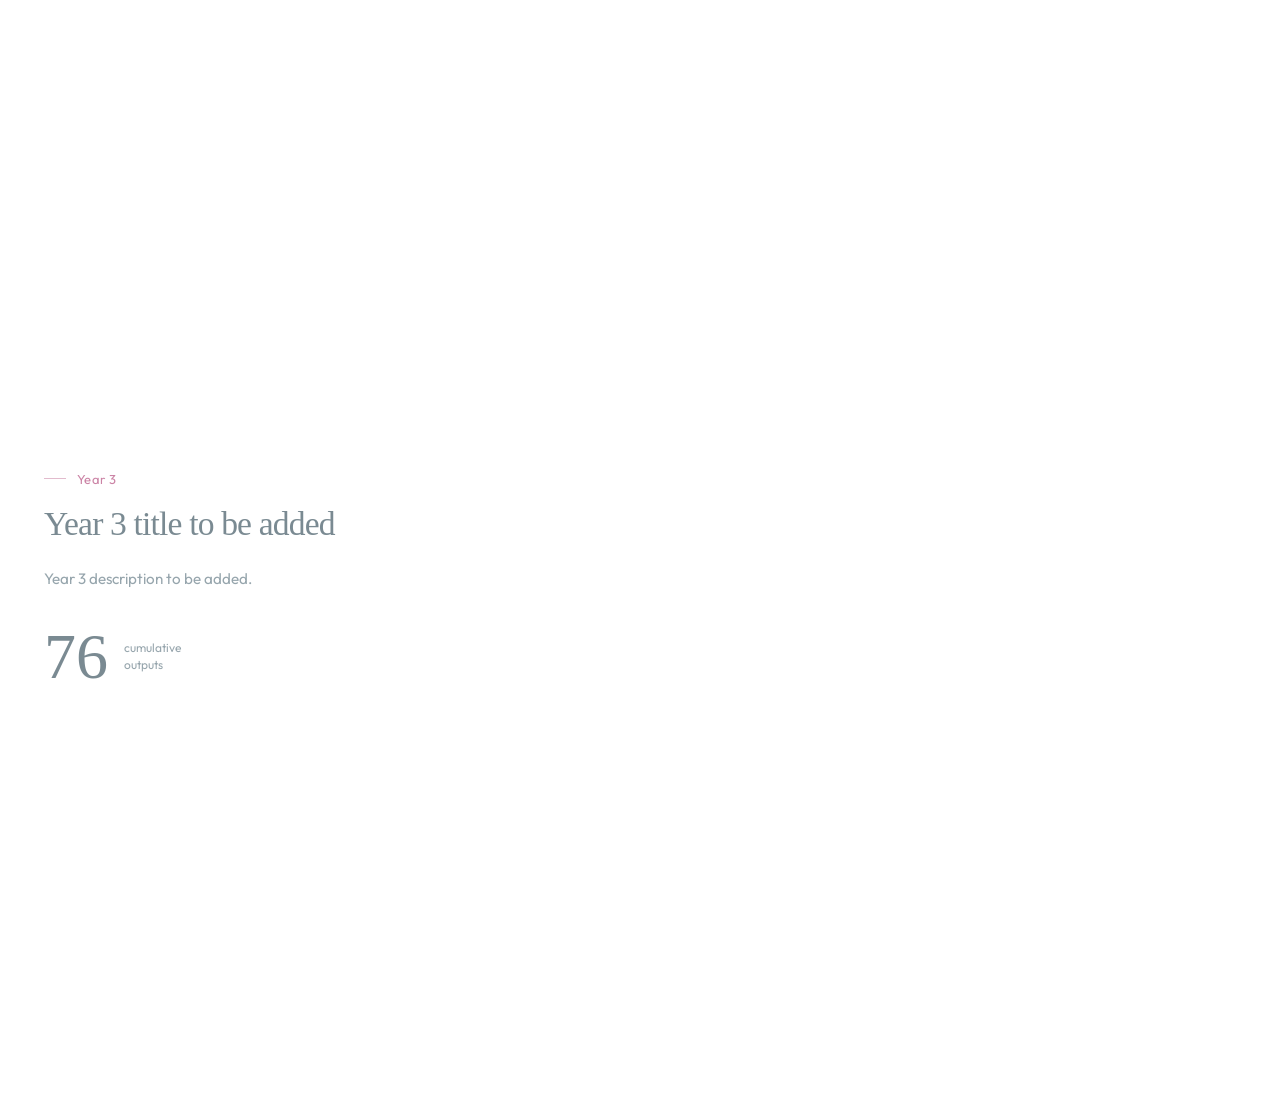
==== commit 89ebcd55: "Align snowflake scope captions away from output nodes" ====
--- a/index.html
+++ b/index.html
@@ -12,7 +12,7 @@
   <script defer src="assets/dandelion_scopes.js?v=20261110-scopes"></script>
   <script defer src="assets/direct_enrichment.js?v=20261021b"></script>
   <script defer src="assets/snowflake_layout.js?v=20261103d"></script>
-  <script defer src="assets/snowflake.js?v=20261110-scopes"></script>
+  <script defer src="assets/snowflake.js?v=20261110-scopes2"></script>
   <link rel="stylesheet" href="assets/snowflake.css?v=20261103d">
 </head>
 <body>
